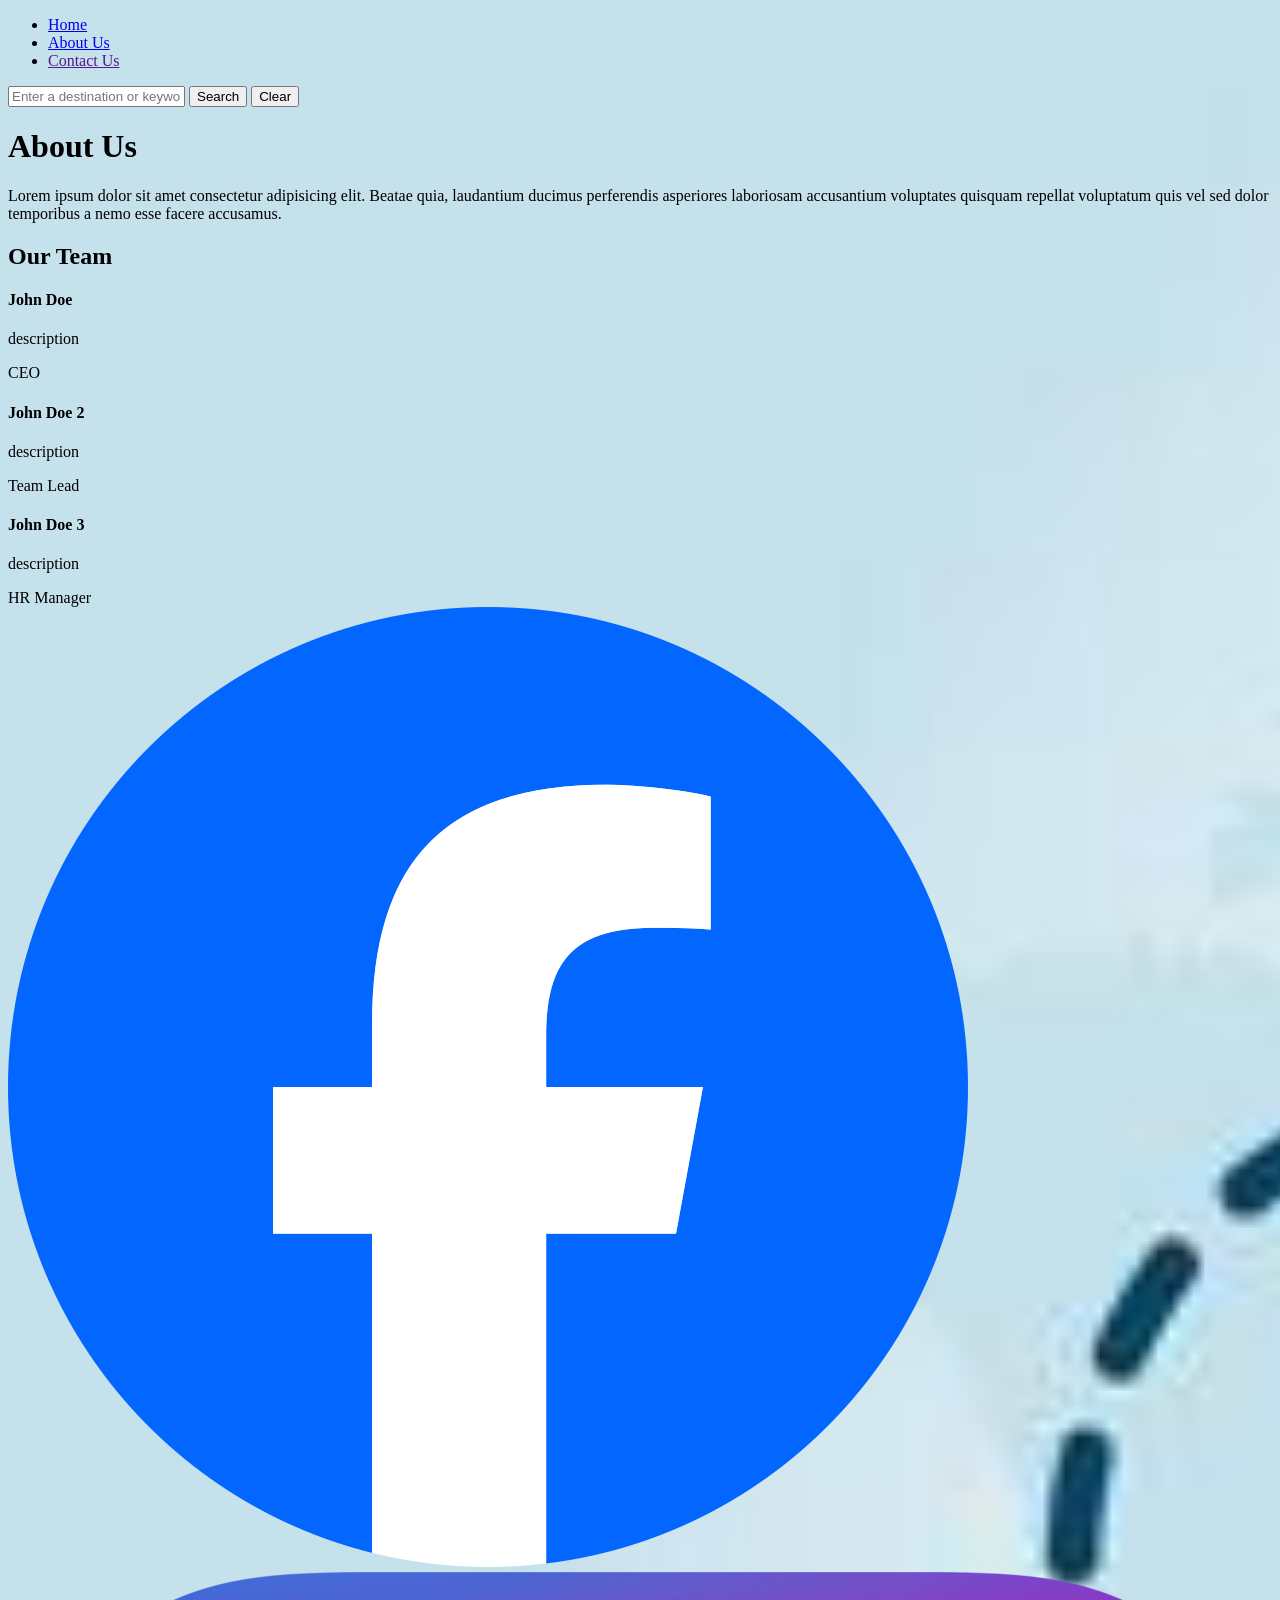
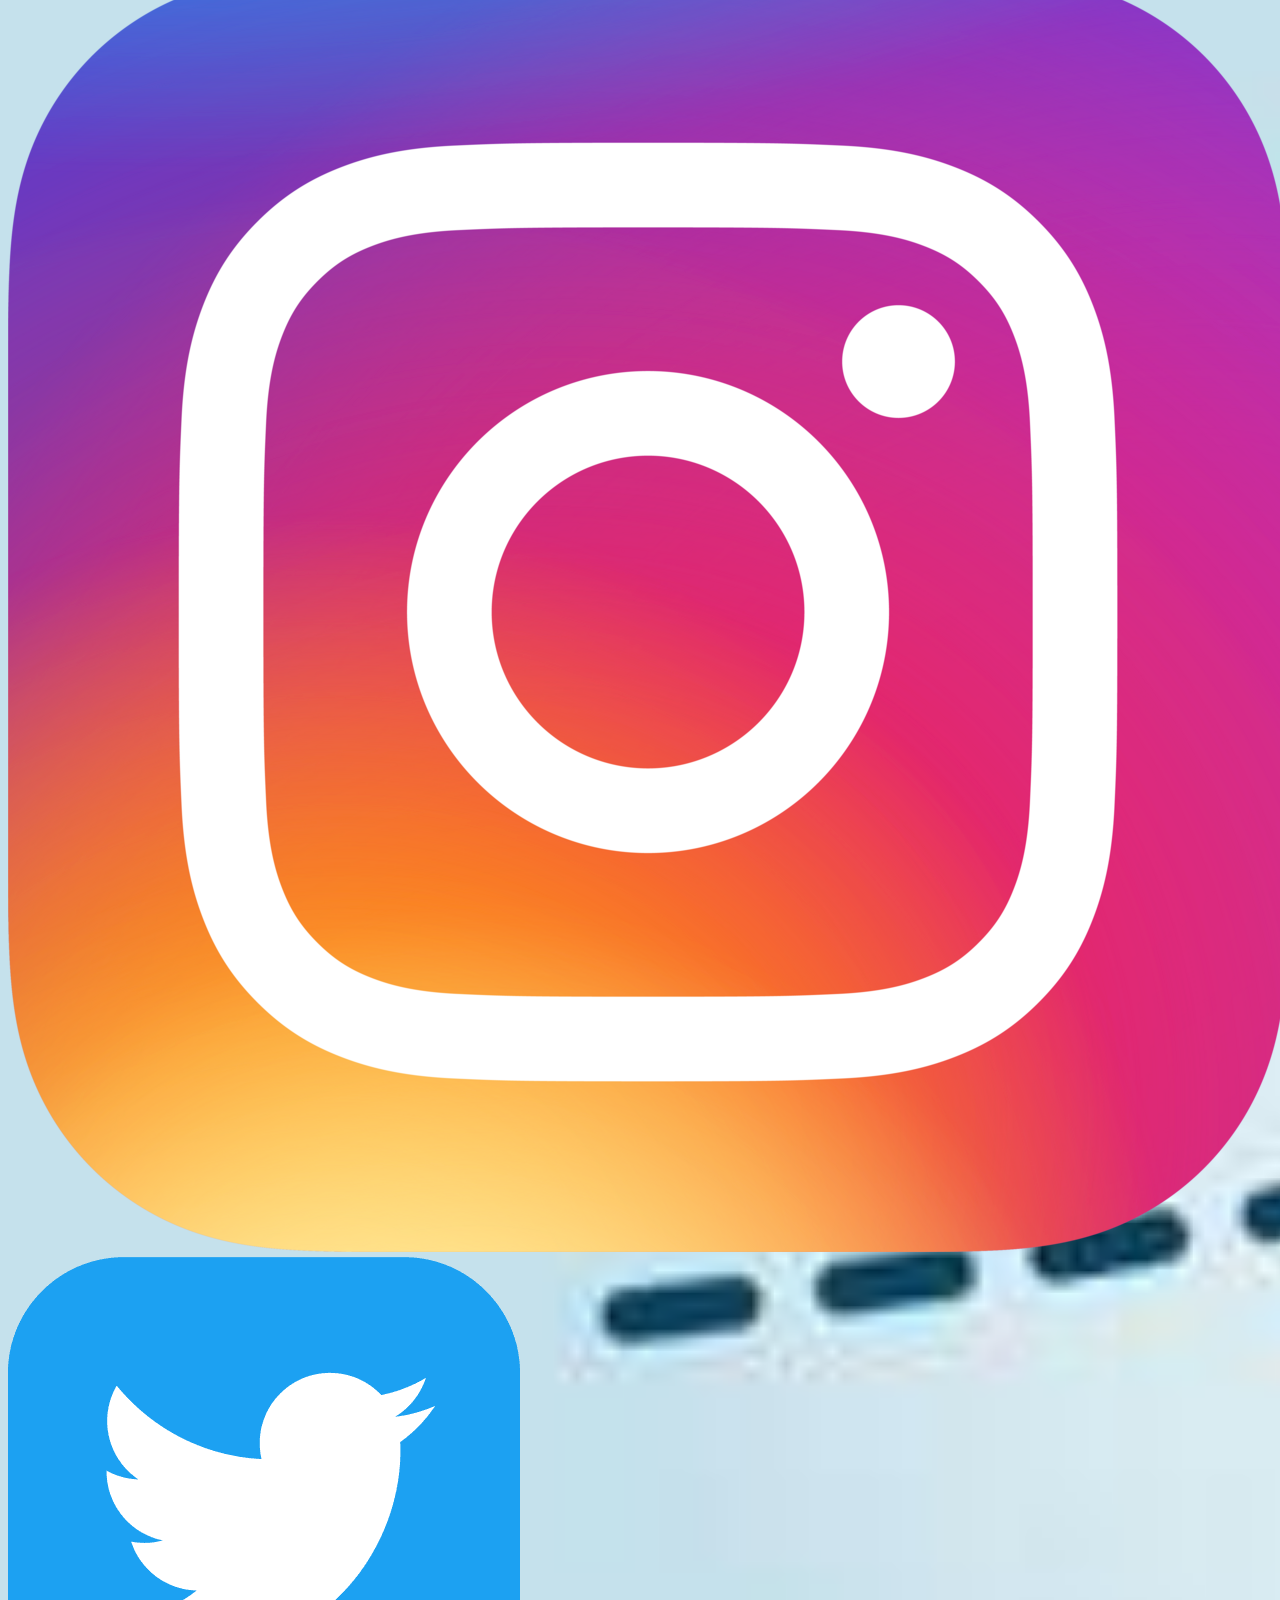
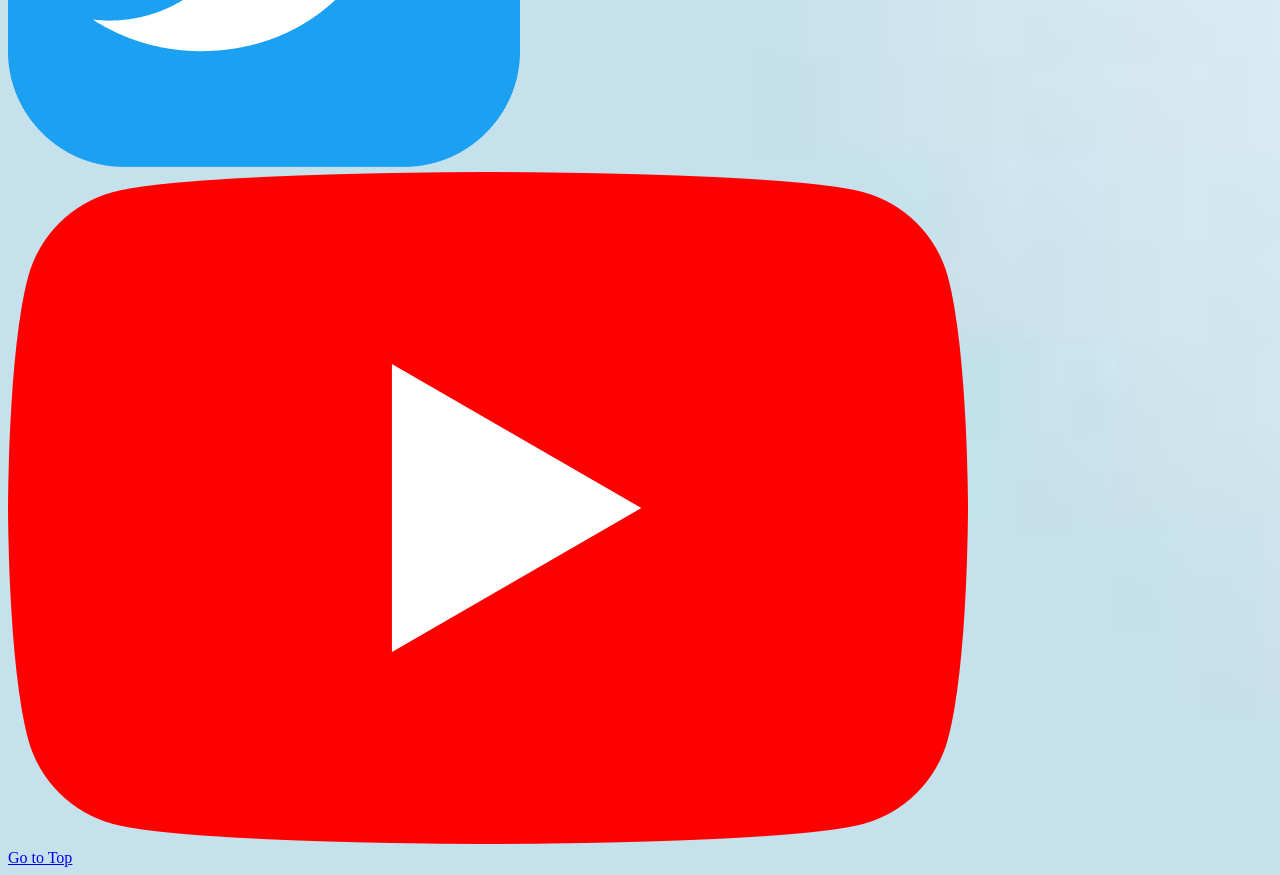
==== about_us.html @ 799a609a "worked on HTML and CSS files" ====
<!DOCTYPE html>
<html lang="en">
<head>
    <meta charset="UTF-8">
    <meta name="viewport" content="width=device-width, initial-scale=1.0">
    <title>Travel Recommendation</title>
    <link rel="stylesheet" href="travel_recommendation.css">
</head>
<body>
    <header id="top">
       <nav>
            <ul>
                <li><a href="travel_recommendation.html">Home</a></li>
                <li><a href="about_us.html">About Us</a></li>
                <li><a href="">Contact Us</a></li>
            </ul>
            <span>
                <input type="text" placeholder="Enter a destination or keyword">
                <button>Search</button>
                <button>Clear</button>
            </span>
        </nav> 
    </header>
    <main>
        <div>
            <h1>About Us</h1>
            <p>Lorem ipsum dolor sit amet consectetur adipisicing elit. Beatae quia, laudantium ducimus perferendis asperiores laboriosam accusantium voluptates quisquam repellat voluptatum quis vel sed dolor temporibus a nemo esse facere accusamus.</p>
        </div>
        <div>
            <h2>Our Team</h2>
            <div>
                <h4>John Doe</h4>
                <p>description</p>
                <span>CEO</span>
            </div>
            <div>
                <h4>John Doe 2</h4>
                <p>description</p>
                <span>Team Lead</span>
            </div>
            <div>
                <h4>John Doe 3</h4>
                <p>description</p>
                <span>HR Manager</span>
            </div>
        </div>
    </main>
    <footer>
        <div>
            <img src="images/icons/facebook_icon.png" alt="Facebook">
            <img src="images/icons/instagram_icon.png" alt="Instagram">
            <img src="images/icons/twitter-icon.png" alt=Twitter">
            <img src="images/icons/youtube_icon.png" alt="YouTube">
        </div>
        <a href="#top">Go to Top</a>
    </footer>
</body>
</html>
---- travel_recommendation.css ----
html {
    scroll-behavior: smooth;
}

body {
    background-image: url("images/airplane-flying-and-leaving-heart-shape-dashed-line-1.jpg");
    background-repeat: no-repeat;
    background-size: cover;
}
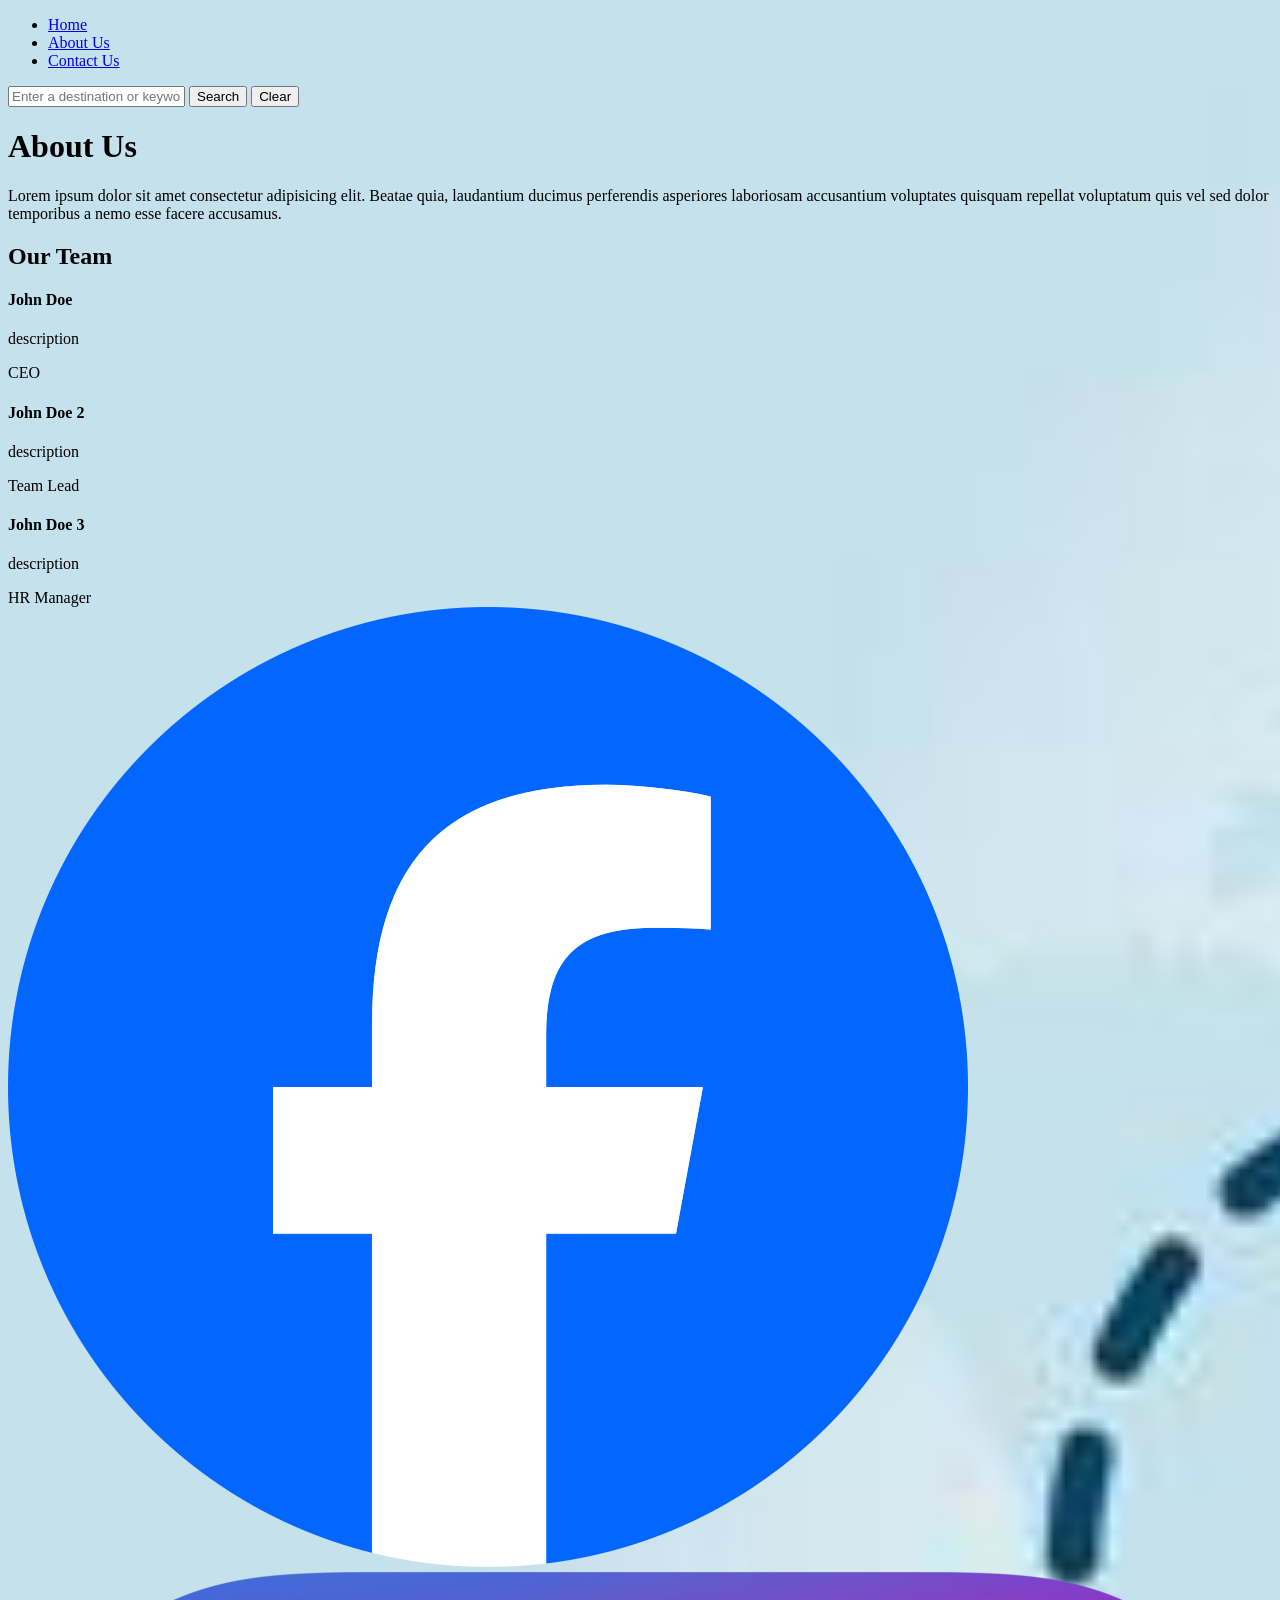
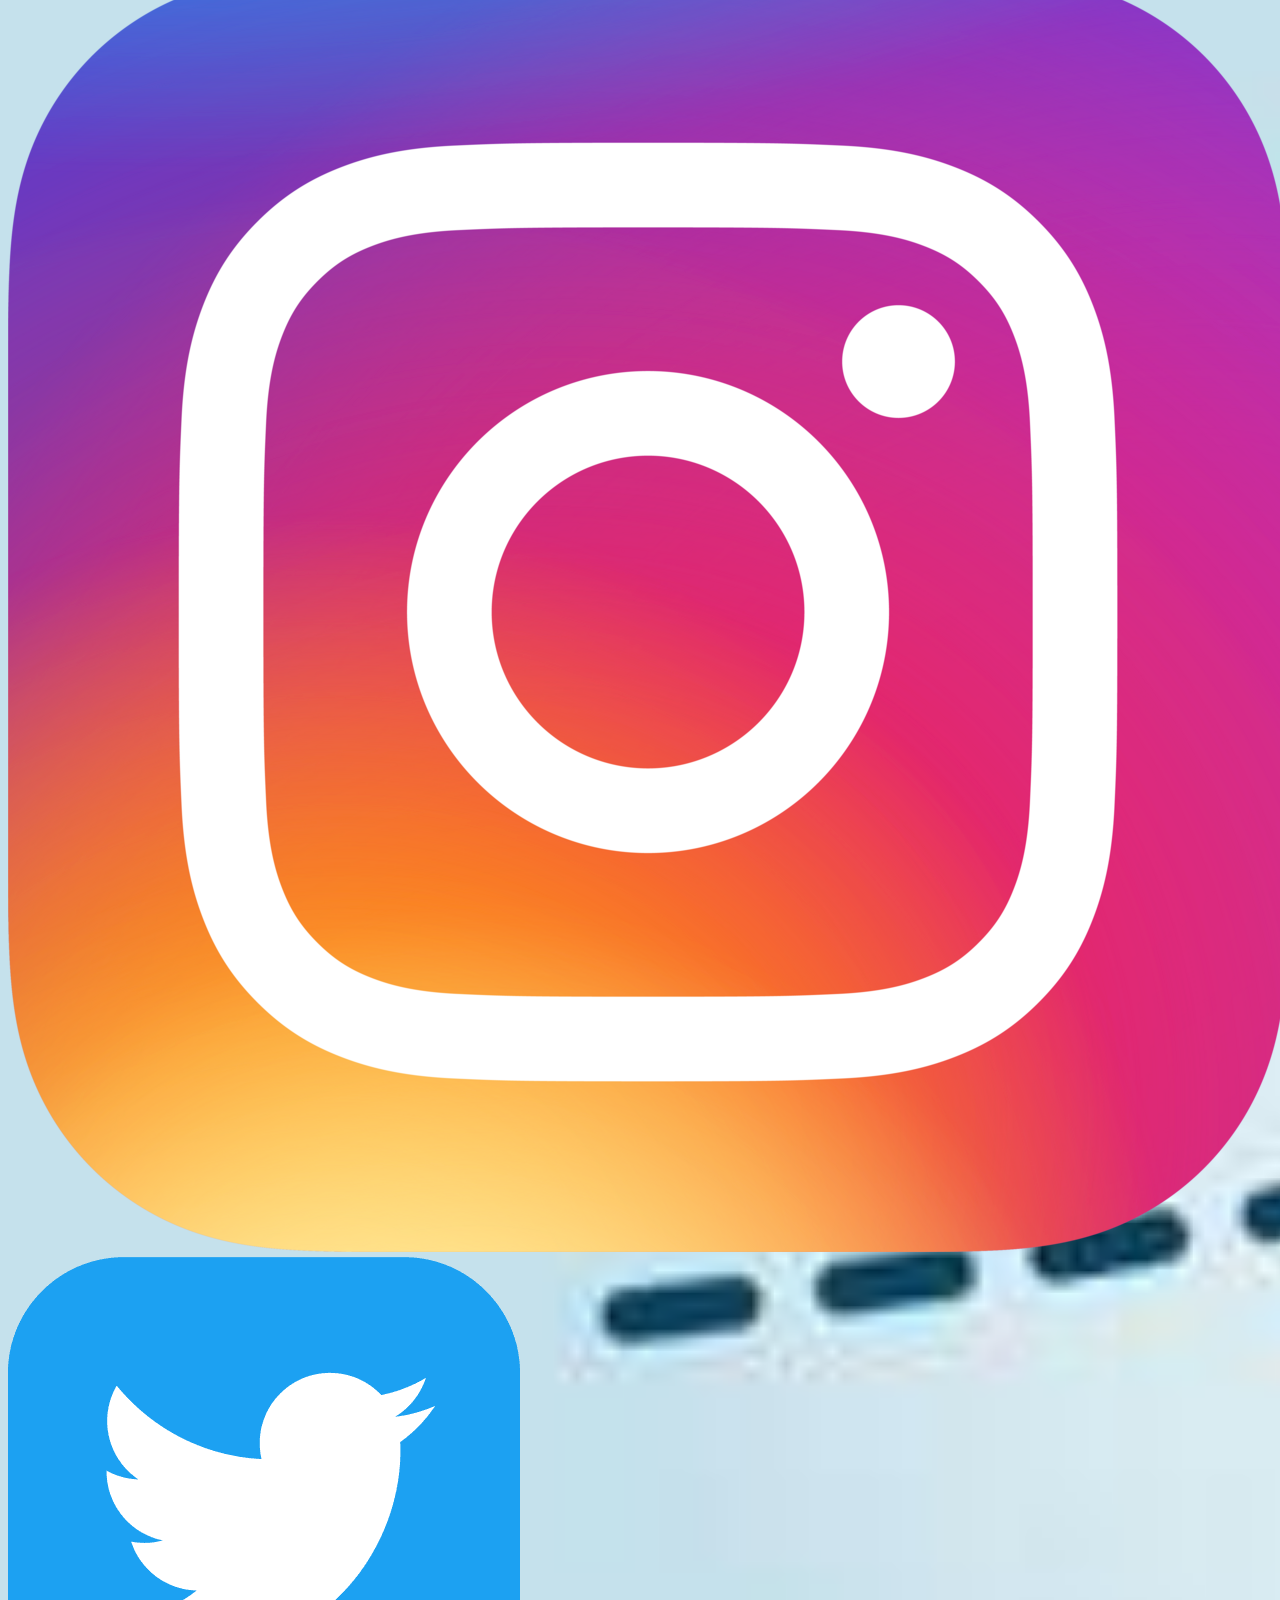
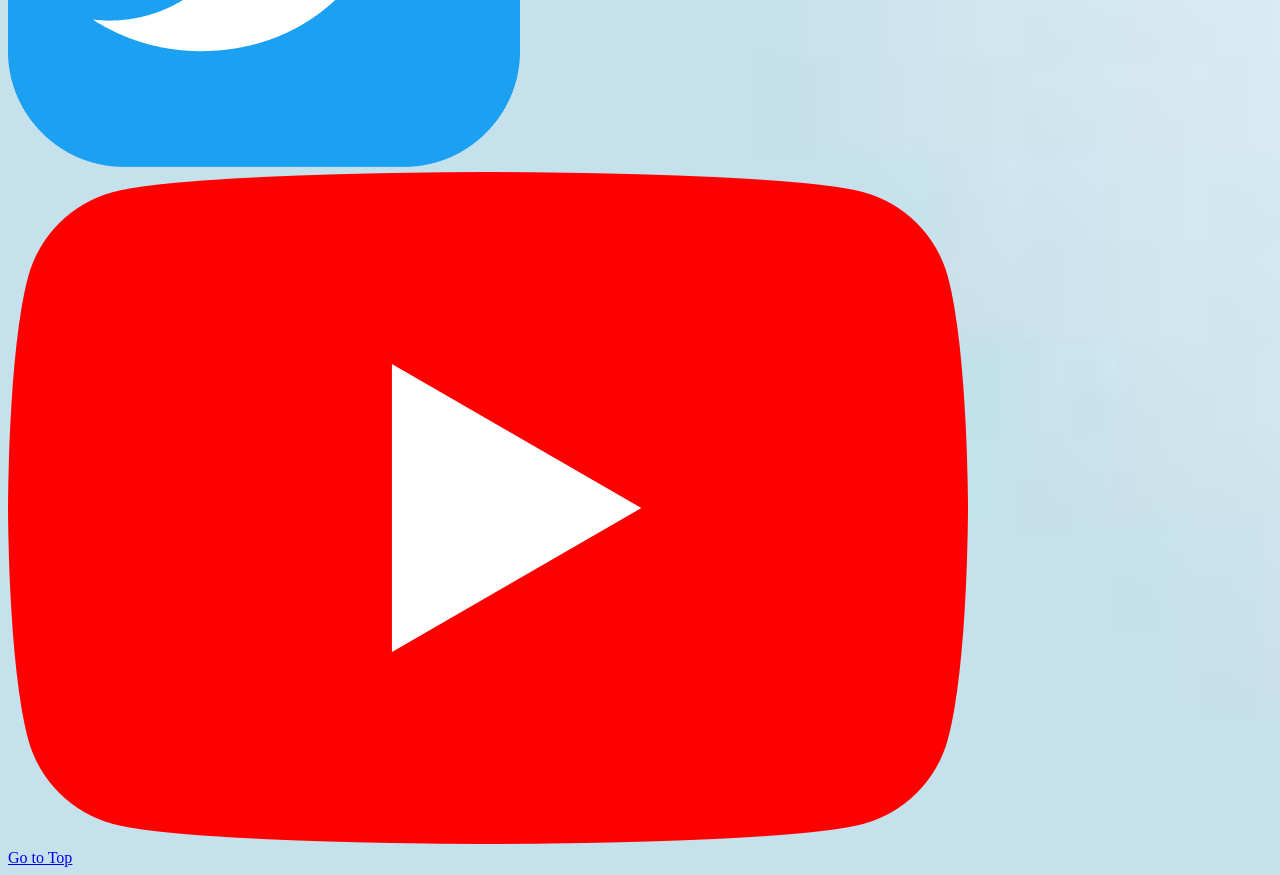
==== commit 799181e7: "implemented all the HTML files" ====
--- a/about_us.html
+++ b/about_us.html
@@ -12,7 +12,7 @@
             <ul>
                 <li><a href="travel_recommendation.html">Home</a></li>
                 <li><a href="about_us.html">About Us</a></li>
-                <li><a href="">Contact Us</a></li>
+                <li><a href="contact_us.html">Contact Us</a></li>
             </ul>
             <span>
                 <input type="text" placeholder="Enter a destination or keyword">
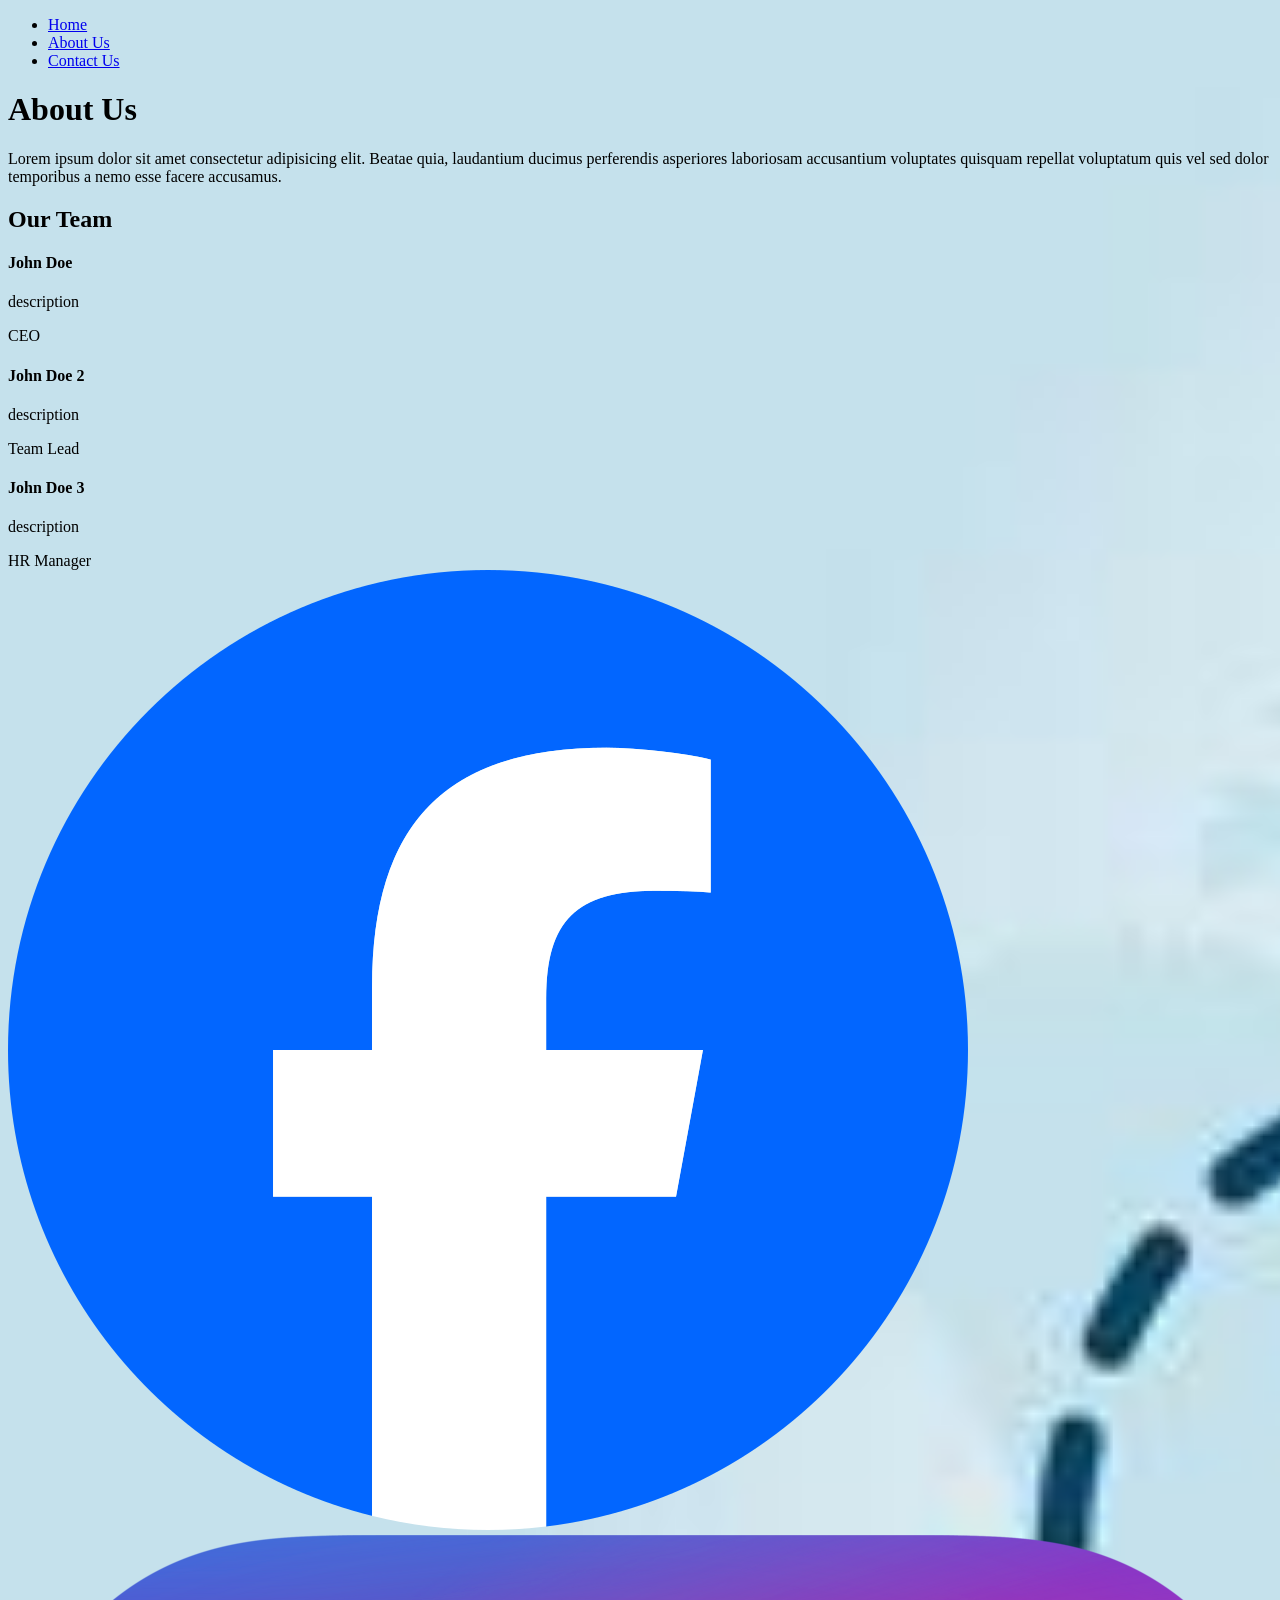
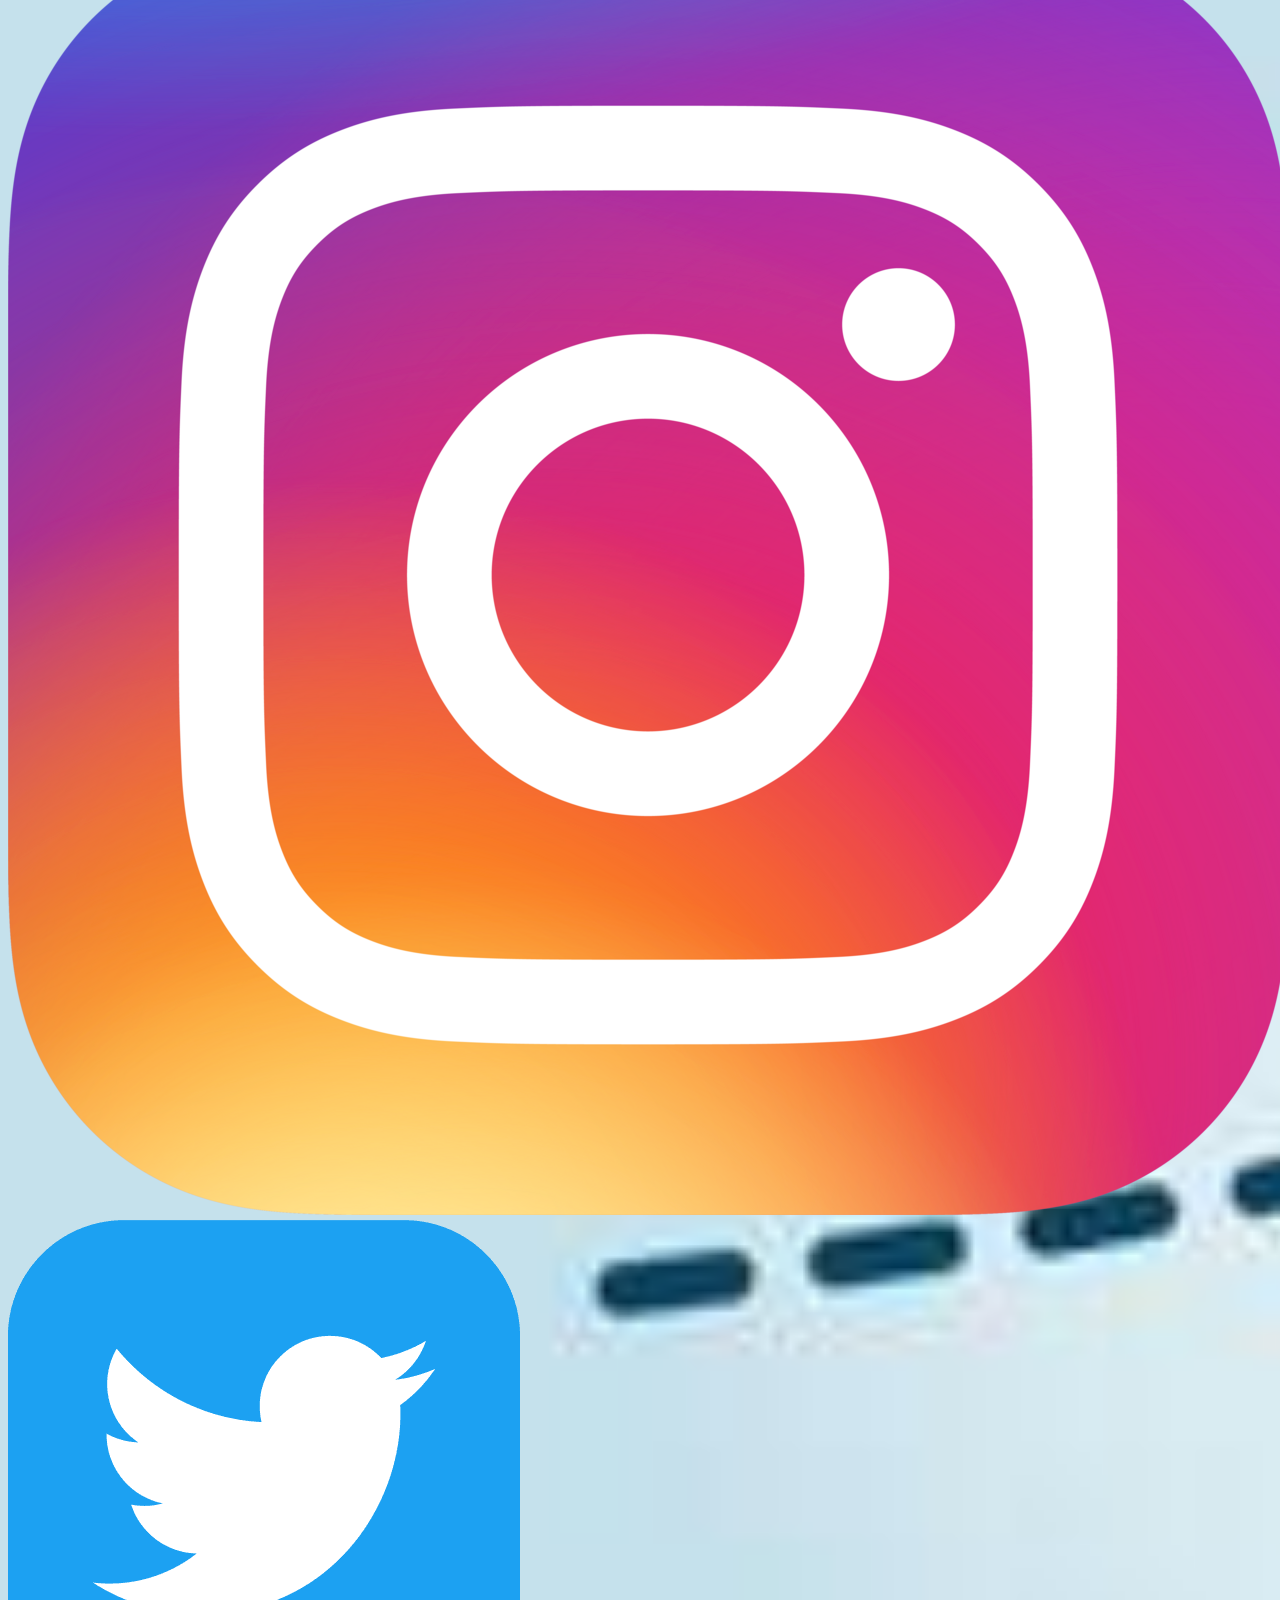
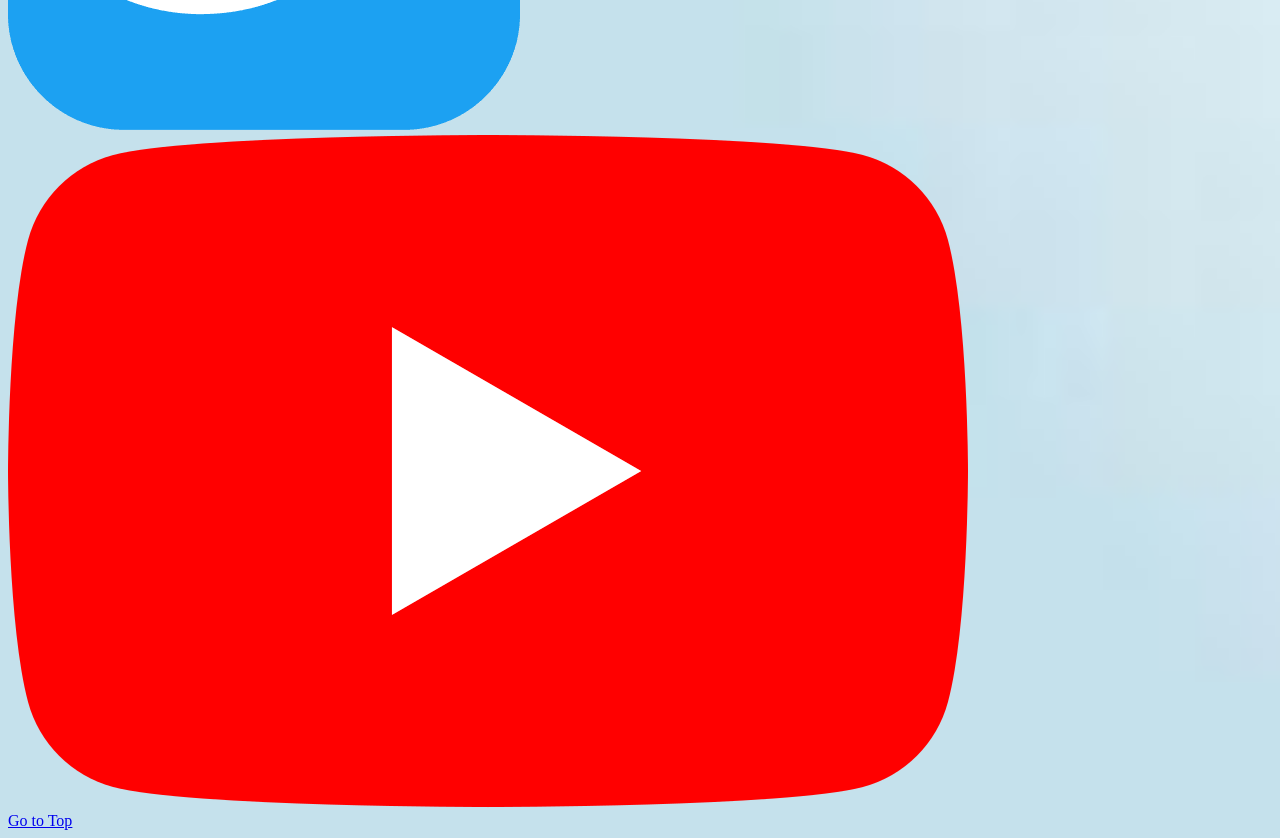
==== commit ceb974f1: "Implemented code to display search results" ====
--- a/about_us.html
+++ b/about_us.html
@@ -14,11 +14,11 @@
                 <li><a href="about_us.html">About Us</a></li>
                 <li><a href="contact_us.html">Contact Us</a></li>
             </ul>
-            <span>
+            <!-- <span>
                 <input type="text" placeholder="Enter a destination or keyword">
                 <button>Search</button>
                 <button>Clear</button>
-            </span>
+            </span> -->
         </nav> 
     </header>
     <main>
@@ -54,5 +54,6 @@
         </div>
         <a href="#top">Go to Top</a>
     </footer>
+    <script src="travel_recommendation.js"></script>
 </body>
 </html>
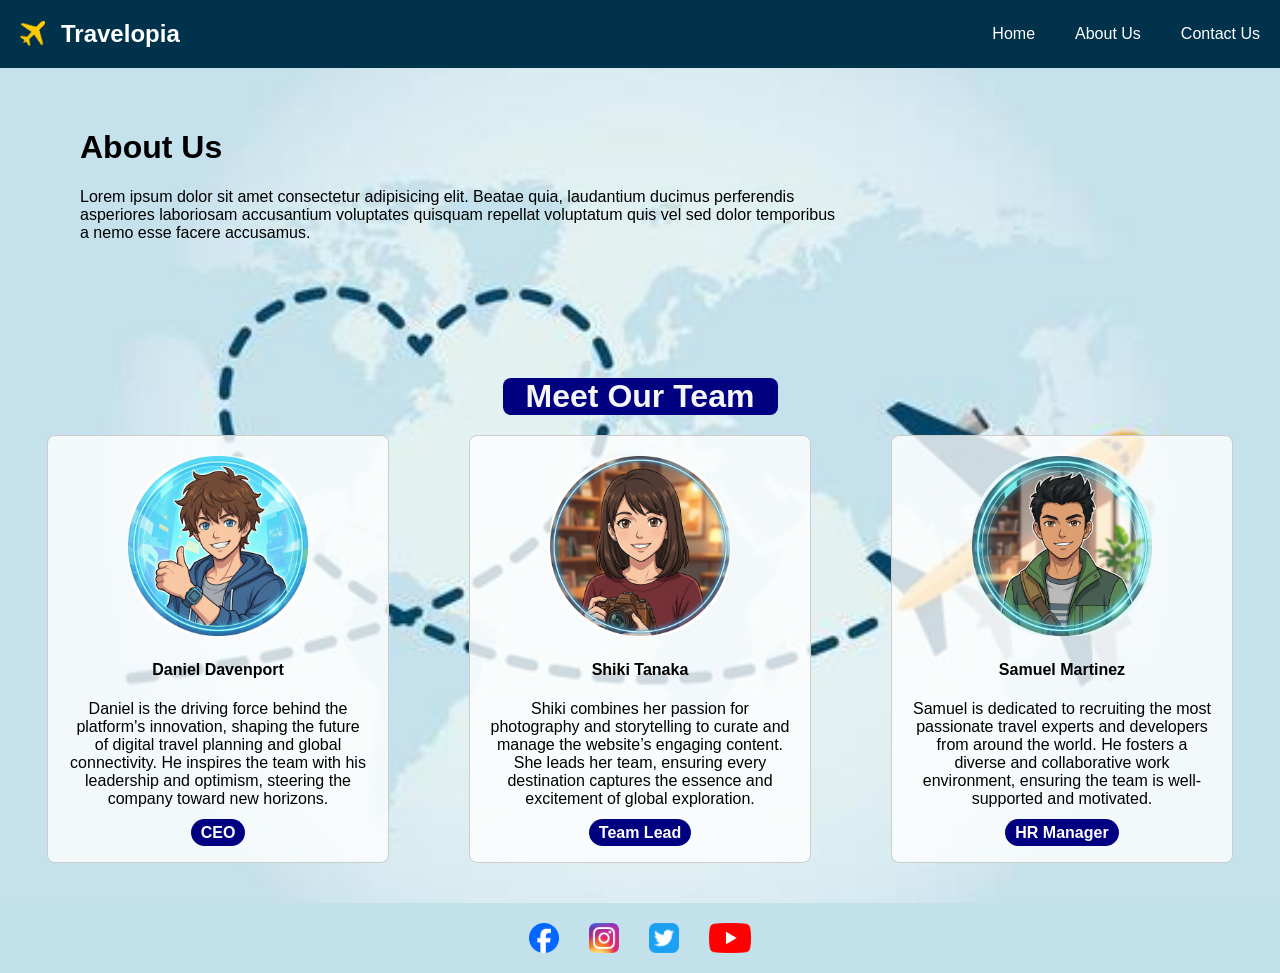
==== commit 0d0abe8c: "Stylized some stuff" ====
--- a/about_us.html
+++ b/about_us.html
@@ -3,57 +3,71 @@
 <head>
     <meta charset="UTF-8">
     <meta name="viewport" content="width=device-width, initial-scale=1.0">
-    <title>Travel Recommendation</title>
+    <title>Travelopia - About Us</title>
     <link rel="stylesheet" href="travel_recommendation.css">
 </head>
 <body>
     <header id="top">
-       <nav>
+       <nav id="navbar">
+            <span>
+                <img src="images/TravelopiaLogo.svg" width="25px" alt="logo">
+                <h2>Travelopia</h2>
+            </span>
             <ul>
                 <li><a href="travel_recommendation.html">Home</a></li>
                 <li><a href="about_us.html">About Us</a></li>
                 <li><a href="contact_us.html">Contact Us</a></li>
             </ul>
-            <!-- <span>
-                <input type="text" placeholder="Enter a destination or keyword">
-                <button>Search</button>
-                <button>Clear</button>
-            </span> -->
+            <!-- <div>
+                <input type="text" id="search-input" placeholder="Enter a destination 🔎︎">
+                <button id="search-button">Search</button>
+                <button id="clear-button">Clear</button>
+            </div> -->
         </nav> 
     </header>
     <main>
-        <div>
+        <div id="about-us">
             <h1>About Us</h1>
             <p>Lorem ipsum dolor sit amet consectetur adipisicing elit. Beatae quia, laudantium ducimus perferendis asperiores laboriosam accusantium voluptates quisquam repellat voluptatum quis vel sed dolor temporibus a nemo esse facere accusamus.</p>
         </div>
-        <div>
-            <h2>Our Team</h2>
-            <div>
-                <h4>John Doe</h4>
-                <p>description</p>
-                <span>CEO</span>
+        <div id="team">
+            <h2 id="team-heading">Meet Our Team</h2>
+            <div id="teamDiv">
+                <div>
+                    <img src="images/team/Daniel_Davenport(Gemini_Generated_Image).png" alt="Daniel Davenport">
+                    <h4>Daniel Davenport</h4>
+                    <p>
+                        Daniel is the driving force behind the platform's innovation, shaping the future of digital travel planning and global connectivity. He inspires the team with his leadership and optimism, steering the company toward new horizons.
+                    </p>
+                    <span>CEO</span>
+                </div>
+                <div>
+                    <img src="images/team/Shiki_Tanaka(Gemini_Generated_Image).png" alt="Shiki Tanaka">
+                    <h4>Shiki Tanaka</h4>
+                    <p>
+                        Shiki combines her passion for photography and storytelling to curate and manage the website’s engaging content. She leads her team, ensuring every destination captures the essence and excitement of global exploration.
+                    </p>
+                    <span>Team Lead</span>
+                </div>
+                <div>
+                    <img src="images/team/Samuel_Martinez(Gemini_Generated_Image).png" alt="Samuel Martinez">
+                    <h4>Samuel Martinez</h4>
+                    <p>
+                        Samuel is dedicated to recruiting the most passionate travel experts and developers from around the world. He fosters a diverse and collaborative work environment, ensuring the team is well-supported and motivated.
+                    </p>
+                    <span>HR Manager</span>
+                </div>
             </div>
-            <div>
-                <h4>John Doe 2</h4>
-                <p>description</p>
-                <span>Team Lead</span>
-            </div>
-            <div>
-                <h4>John Doe 3</h4>
-                <p>description</p>
-                <span>HR Manager</span>
-            </div>
+            
         </div>
     </main>
-    <footer>
-        <div>
-            <img src="images/icons/facebook_icon.png" alt="Facebook">
-            <img src="images/icons/instagram_icon.png" alt="Instagram">
-            <img src="images/icons/twitter-icon.png" alt=Twitter">
-            <img src="images/icons/youtube_icon.png" alt="YouTube">
-        </div>
-        <a href="#top">Go to Top</a>
+    <footer id="footer">
+        <img src="images/icons/facebook_icon.png" alt="Facebook">
+        <img src="images/icons/instagram_icon.png" alt="Instagram">
+        <img src="images/icons/twitter-icon.png" alt="Twitter">
+        <img src="images/icons/youtube_icon.png" alt="YouTube">
     </footer>
     <script src="travel_recommendation.js"></script>
 </body>
-</html>+</html>
+<!-- Disclaimer: This website is for educational purposes only. The images for "Meet Our Team" are used for illustrative purposes only and are generated by AI. All images are placeholders -->
--- a/travel_recommendation.css
+++ b/travel_recommendation.css
@@ -1,9 +1,299 @@
+/* Reset default margins and padding, also ensures header/footer don't exceed container */
+* {
+   /* box-sizing: border-box;  */
+   /* margin: 0;
+   padding: 0; */
+}
+
 html {
     scroll-behavior: smooth;
 }
 
 body {
+    font-family: 'Segoe UI', Tahoma, Geneva, Verdana, sans-serif;
+    min-height: 100vh;
+    margin: 0;
+    display: flex;
+    flex-direction: column;
+}
+
+main {
     background-image: url("images/airplane-flying-and-leaving-heart-shape-dashed-line-1.jpg");
     background-repeat: no-repeat;
     background-size: cover;
+    /* background-position: center; */
+    height: 100%;
+    z-index: 10;
+    /* used to ensure the main content takes up the remaining space */
+    flex: 1;  
+}
+
+main > div {
+    /* background-color: rgba(255, 255, 255, 0.8); */
+    padding: 40px 80px;
+    /* border-radius: 8px; */
+    /* max-width: 400px; */
+    /* margin: 20vh auto 5vh; */
+    /* text-align: center; */
+}
+
+a {
+    display: inline-block;
+    text-decoration: none;
+    color: white;
+    transition: all 0.3s ease;
+}
+
+a:hover {
+    color: lightblue;
+    transform: scale(1.05);
+    /* font-weight: bold; */
+}
+
+a:active {
+    color: gold;
+    transform: scale(0.95);
+}
+
+button {
+    padding: 10px 20px;
+    background-color: navy;
+    color: white;
+    border: none;
+    border-radius: 4px;
+    cursor: pointer;
+    transition: all 0.3s ease;
+}
+
+button:hover {
+    background-color: rgb(0, 155, 255);
+}
+
+button:active {
+    background-color: rgb(0, 100, 200);
+}
+
+header {
+    /* display: flex;
+    justify-content: center;
+    align-items: center;
+    height: 100px; */
+    background-color: rgb(0, 50, 75);
+    /* width: 100%; */
+    /* box-sizing: border-box; */
+}
+
+header > #navbar > span {
+    display: flex;
+    align-items: center;
+    gap: 16px;
+}
+
+#navbar {
+    display: flex;
+    justify-content: space-between;
+    align-items: center;
+    padding: 0 20px;
+    /* background-color: navy; */
+}
+
+#navbar h2 {
+    color: white;
+    /* margin: 0; */
+}
+
+#navbar ul {
+    list-style-type: none;
+    margin: 0;
+    padding: 0;
+    display: flex;
+    gap: 40px;
+}
+
+#navbar input {
+    padding: 8px;
+    border-radius: 4px;
+    border: 1px solid #ccc;
+    transition: all 0.3s ease;
+}
+
+#home {
+    width: 50%;
+    /* margin: 20vh auto 5vh; */
+}
+
+#search-results {
+    display: flex;
+    flex-wrap: wrap;
+    justify-content: center;
+    gap: 20px;
+    padding: 20px;
+    /* margin-right: 90px; */
+    max-height: 380px;
+    overflow-y: auto;
+    /* scrollbar-width:auto; */
+    /* box-sizing: border-box; */
+    scrollbar-color: #7f7f7f transparent; /* For Firefox */
+}
+
+#search-results::-webkit-scrollbar {
+    width: 8134px;
+}
+
+#search-results > div {
+    background-color: rgba(255, 255, 255, 0.8);
+    padding: 20px;
+    border: 1px solid #ccc;
+    border-radius: 8px;
+    width: 300px;
+    text-align: center;
+}
+
+
+
+#search-results > div img {
+    width: 100%;
+    height: 200px;
+    object-fit: cover;
+    border-radius: 8px;
+}
+
+#time-zone {
+    /* position: relative; */
+    /* margin-left: 20%; */
+    /* position: absolute; */
+    background-color: rgba(255, 255, 255, 0.75);
+    width: 275px;
+    padding: 20px;
+    margin-left: 80px;
+    border-radius: 8px;
+}
+
+#time-zone > select {
+    width: 50%;
+    padding: 8px;
+    margin-top: 10px;
+    border-radius: 4px;
+    border: 1px solid #ccc;
+    transition: all 0.3s ease;
+}
+
+#time-zone > select:hover {
+    border-color: #7f7f7f;
+}
+
+/* select > option{
+    transition: all 0.3s ease;
+}
+
+select > option:hover {
+    background-color: #f0f0f0;
+} */
+
+#time-zone-info {
+    /* position: absolute; */
+    /* margin-left: 5%; */
+}
+
+.scroll-container {
+    max-height: 400px;
+    overflow-y: auto;
+}
+
+footer {
+    display: flex;
+    justify-content: center;
+    gap: 30px;
+    padding: 20px;
+    /* position: absolute;
+    bottom: 0;
+    width: 100%; */
+    /* rgb(196, 225, 239) */
+    background-color: rgb(195, 225, 235);
+    
+}
+
+footer img {
+    width: auto;
+    height: 30px;
+    cursor: pointer;
+}
+
+#go-to-top {
+    display: block;
+    position: fixed;
+    left: 80%;
+    bottom: 20px;
+    text-align: center;
+    margin: 20vh 0 5vh;
+    margin-inline: auto;
+    color: navy;
+    font-weight: bold;
+    background-color: turquoise;
+    border-radius: 8px;
+    width: 100px;
+    text-align: center
+    /* padding: 10px; */
+}
+
+#about-us {
+    /* background-color: rgba(255, 255, 255, 0.8); */
+    padding: 40px 80px;
+    /* border-radius: 8px; */
+    max-width: 60%;
+    /* margin: 20vh auto 5vh; */
+    /* text-align: center; */
+}
+
+#team {
+    display: flex;
+    flex-direction: column;
+    /* justify-content: center; */
+    align-items: center;
+}
+
+#team-heading {
+    text-align: center;
+    margin: 40px 0 20px;
+    background-color: navy;
+    color: whitesmoke;
+    border-radius: 8px;
+    width: 275px;
+
+    font-size: 2rem;
+}
+
+#teamDiv {
+    display: flex;
+    gap: 80px;
+    justify-content: center;
+    /* align-items: center; */
+}
+
+#teamDiv > div {
+    background-color: rgba(255, 255, 255, 0.8);
+    padding: 20px;
+    border: 1px solid #ccc;
+    border-radius: 8px;
+    width: 300px;
+    text-align: center;
+}
+
+#teamDiv > div img {
+    width: 180px;
+    height: auto;
+    /* object-fit: cover; */
+    border-radius: 80px;
+}
+
+#teamDiv > div > span {
+    /* display: block; */
+    margin-top: 10px;
+    font-weight: bold;
+    background-color: navy;
+    color: white;
+    border-radius: 40px;
+    padding: 5px 10px;
+    width: 50%;
+    margin-left: auto;
 }
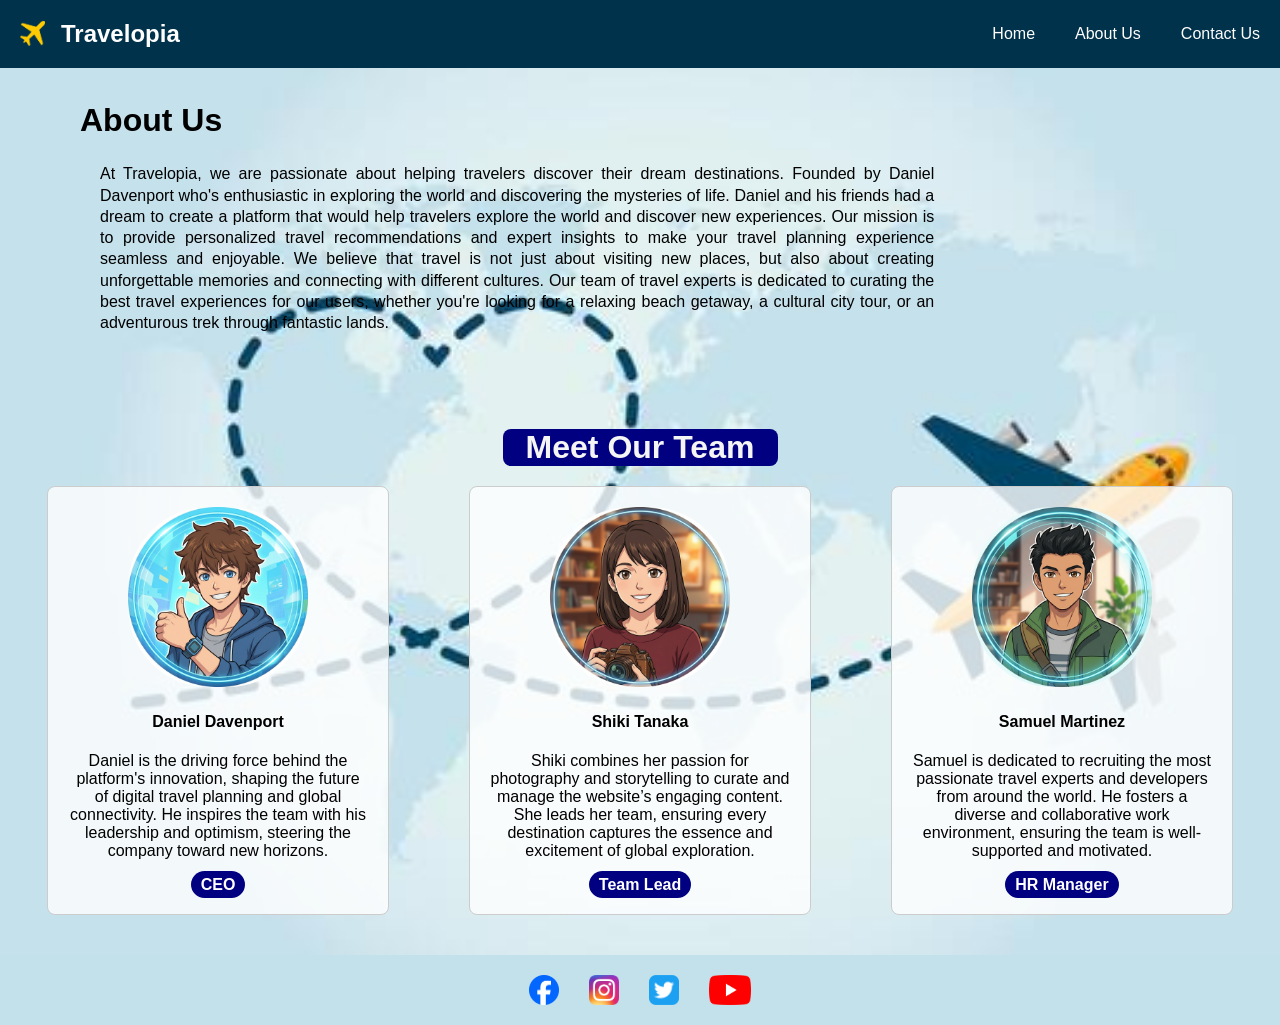
==== commit f3a3f990: "did the "finishing" touches" ====
--- a/about_us.html
+++ b/about_us.html
@@ -28,7 +28,15 @@
     <main>
         <div id="about-us">
             <h1>About Us</h1>
-            <p>Lorem ipsum dolor sit amet consectetur adipisicing elit. Beatae quia, laudantium ducimus perferendis asperiores laboriosam accusantium voluptates quisquam repellat voluptatum quis vel sed dolor temporibus a nemo esse facere accusamus.</p>
+            <p>
+                At Travelopia, we are passionate about helping travelers discover their dream destinations. Founded by Daniel Davenport
+                who's enthusiastic in exploring the world and discovering the mysteries of life. Daniel and his friends had a dream to create a platform that would help travelers explore the world and discover new experiences. Our mission is to provide
+                personalized travel recommendations and expert insights to make your travel planning experience seamless and enjoyable.
+                We believe that travel is not just about visiting new places, but also about creating unforgettable memories and
+                connecting with different cultures. Our team of travel experts is dedicated to curating the best travel experiences for
+                our users, whether you're looking for a relaxing beach getaway, a cultural city tour, or an adventurous trek through
+                fantastic lands.
+            </p>
         </div>
         <div id="team">
             <h2 id="team-heading">Meet Our Team</h2>
--- a/travel_recommendation.css
+++ b/travel_recommendation.css
@@ -126,10 +126,10 @@
     display: flex;
     flex-wrap: wrap;
     justify-content: center;
-    gap: 20px;
+    gap: 25px;
     padding: 20px;
     /* margin-right: 90px; */
-    max-height: 380px;
+    max-height: 390px;
     overflow-y: auto;
     /* scrollbar-width:auto; */
     /* box-sizing: border-box; */
@@ -217,6 +217,11 @@
     width: auto;
     height: 30px;
     cursor: pointer;
+    transition: all 0.3s ease;
+}
+
+footer img:hover {
+    transform: scale(1.2);
 }
 
 #go-to-top {
@@ -238,11 +243,17 @@
 
 #about-us {
     /* background-color: rgba(255, 255, 255, 0.8); */
-    padding: 40px 80px;
-    /* border-radius: 8px; */
-    max-width: 60%;
-    /* margin: 20vh auto 5vh; */
+    padding: 10px 80px 0;
+    border-radius: 8px;
+    max-width: 96ch;
+    text-align: justify;
+    line-height: 1.33;
+    /* margin: 1vh 5vh; */
     /* text-align: center; */
+}
+
+#about-us > p {
+    padding-left: 20px;   
 }
 
 #team {
@@ -296,4 +307,55 @@
     padding: 5px 10px;
     width: 50%;
     margin-left: auto;
+}
+
+#contact-container {
+    /* display: flex; */
+    justify-content: center;
+    align-items: center;
+    /* margin: 20vh 0 5vh; */
+} 
+
+#contact-form {
+    display: flex;
+    flex-direction: column;
+    justify-content: flex-end;
+    gap: 15px;
+    padding-right: 150px;
+    margin-top: -30px;
+    /* background-color: rgba(255, 255, 255, 0.8); */
+    max-width: 24rem;
+    margin-left: auto;
+}
+
+#contact-form label {
+    font-weight: bold;
+}
+
+#contact-form input, #contact-form textarea {
+    padding: 8px;
+    border-radius: 4px;
+    border: 1px solid #ccc;
+    transition: all 0.3s ease;
+}
+
+#contact-form textarea {
+    /* resize: vertical; */
+    min-height: 100px;
+}
+
+#contact-form input:hover, #contact-form textarea:hover {
+    border-color: #7f7f7f;
+}
+
+/* #contact-form input:focus, #contact-form textarea:focus {
+    border-color: #000000;
+} */
+
+#contact-form button {
+    align-self: flex-end;
+}
+
+#gold-text {
+    color: navy;
 }
